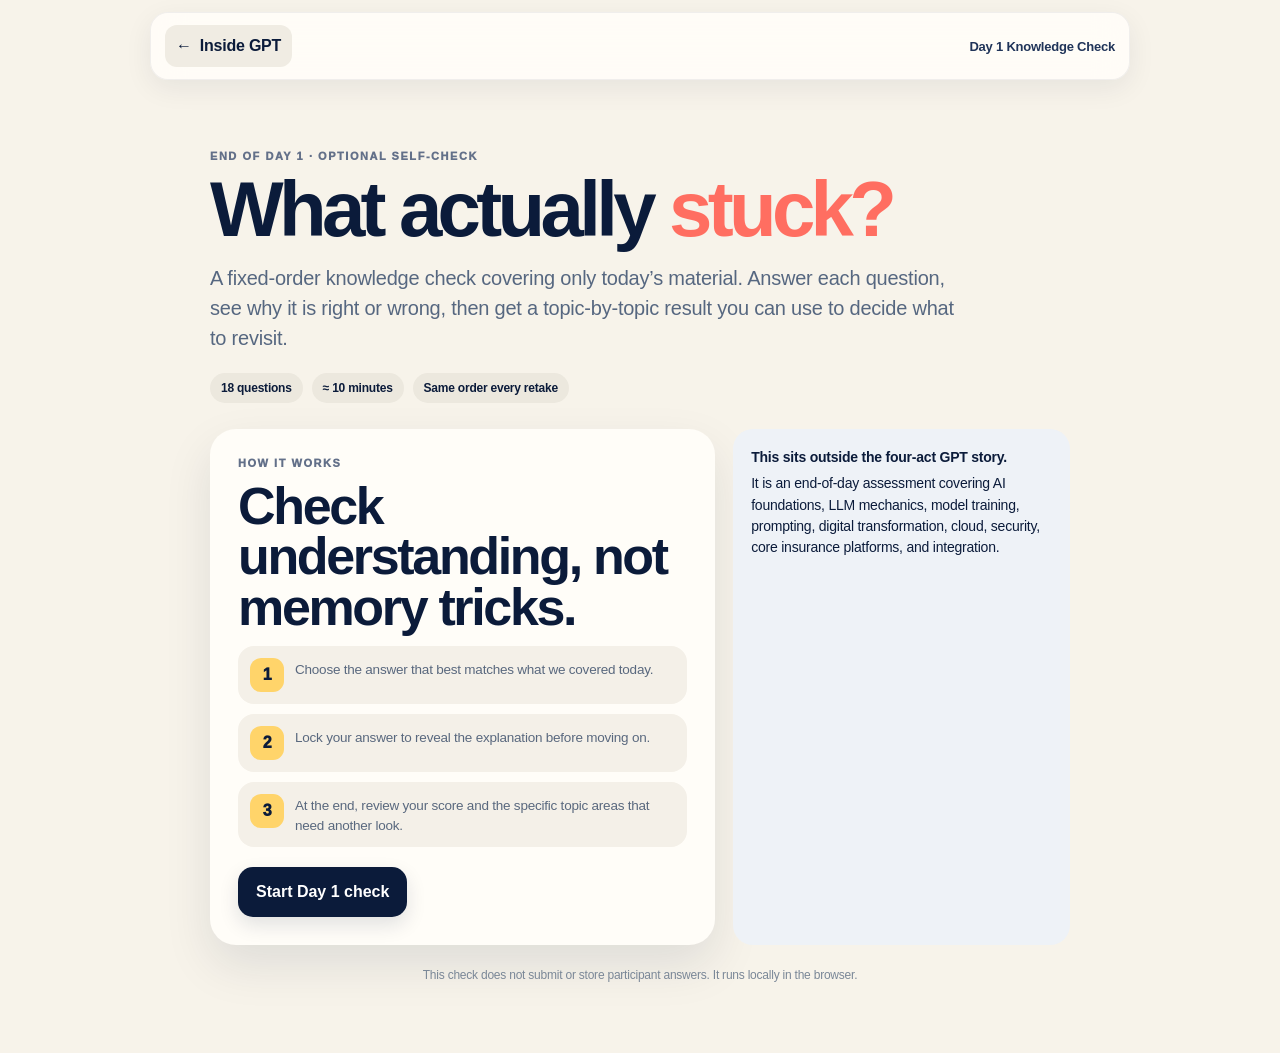
==== day1-check.html @ c3e57c68 "Add fixed-order Day 1 participant knowledge check" ====
<!doctype html>
<html lang="en">
<head>
<meta charset="utf-8">
<meta name="viewport" content="width=device-width,initial-scale=1,viewport-fit=cover">
<meta name="theme-color" content="#F7F3EA">
<title>Day 1 Knowledge Check | Inside GPT</title>
<style>
:root{
  --paper:#F7F3EA;--paper2:#FFFDF8;--ink:#0B1B3A;--ink2:#203459;--muted:#68748A;
  --blue:#246BFD;--coral:#FF6E61;--yellow:#FFD46A;--mint:#BFE9DB;--green:#2D8A5B;
  --red:#C94A43;--soft:#EEF2F7;--border:rgba(11,27,58,.11);
  --shadow:0 20px 48px rgba(11,27,58,.10);--r:26px;--max:860px;
}
*{box-sizing:border-box}
html{background:var(--paper);scroll-behavior:smooth;overflow-x:hidden}
body{margin:0;background:var(--paper);color:var(--ink);font-family:-apple-system,BlinkMacSystemFont,"SF Pro Display","SF Pro Text",Inter,Segoe UI,Arial,sans-serif;letter-spacing:-.014em;overflow-x:hidden;-webkit-text-size-adjust:100%;text-size-adjust:100%}
button,a{-webkit-tap-highlight-color:transparent}
button{font:inherit;color:inherit}
button,.answer-btn,.primary,.secondary,.back-link{-webkit-user-select:none;user-select:none;-webkit-touch-callout:none;touch-action:manipulation}
button:focus{outline:none}
button:focus-visible,a:focus-visible{outline:3px solid rgba(36,107,253,.42);outline-offset:3px}
a{color:inherit}
.shell{width:min(var(--max),calc(100% - 32px));margin:0 auto;min-width:0}
.topbar{width:min(980px,calc(100% - 24px));margin:12px auto 0;padding:12px 14px;display:flex;align-items:center;gap:10px;background:rgba(255,253,248,.92);border:1px solid rgba(11,27,58,.06);border-radius:18px;backdrop-filter:blur(16px);box-shadow:0 8px 28px rgba(11,27,58,.07)}
.back-link{text-decoration:none;display:inline-flex;align-items:center;gap:8px;font-weight:850;min-height:42px;padding:0 11px;border-radius:12px;background:#F0ECE3;white-space:nowrap}
.logo{width:32px;height:32px;border-radius:11px;background:var(--ink);position:relative;overflow:hidden;flex:0 0 32px}
.logo:before{content:"";position:absolute;width:20px;height:20px;border-radius:45% 55% 58% 42%;background:var(--coral);left:4px;top:4px;transform:rotate(-12deg)}
.logo:after{content:"";position:absolute;width:12px;height:12px;border-radius:50%;background:var(--yellow);right:3px;bottom:3px}
.top-title{margin-left:auto;font-size:13px;font-weight:900;color:var(--ink2);text-align:right}
main{padding:46px 0 56px}.hero{padding:24px 0 26px}.kicker{font-size:11px;font-weight:950;letter-spacing:.14em;text-transform:uppercase;color:#637089;margin-bottom:12px}
h1,h2,h3,p{margin-top:0}h1{font-size:clamp(48px,8vw,78px);line-height:.91;letter-spacing:-.06em;margin-bottom:18px}h2{font-size:clamp(34px,5.5vw,52px);line-height:.97;letter-spacing:-.045em;margin-bottom:14px}h3{font-size:22px;line-height:1.15;letter-spacing:-.025em}.lede{font-size:20px;line-height:1.5;color:#566780;max-width:760px}
.meta{display:flex;gap:9px;flex-wrap:wrap;margin:20px 0 0}.pill{display:inline-flex;align-items:center;gap:7px;padding:8px 11px;border-radius:999px;background:#ECE8DE;font-size:12px;font-weight:850}
.card{background:var(--paper2);border-radius:var(--r);box-shadow:var(--shadow);padding:28px;min-width:0;max-width:100%}.intro-grid{display:grid;grid-template-columns:1.2fr .8fr;gap:18px;align-items:stretch}.note{padding:18px;border-radius:20px;background:#EEF2F7;font-size:14px;line-height:1.52}.note b{display:block;margin-bottom:5px}.steps{display:grid;gap:10px}.step{display:grid;grid-template-columns:34px minmax(0,1fr);gap:11px;align-items:start;padding:12px;border-radius:16px;background:#F4F0E8}.step span{width:34px;height:34px;display:grid;place-items:center;border-radius:11px;background:var(--yellow);font-weight:950}.step p{margin:2px 0 0;color:#59687E;font-size:13.5px;line-height:1.45}
.primary,.secondary{border:0;border-radius:15px;min-height:50px;padding:13px 18px;font-weight:900;cursor:pointer;transition:transform .15s ease,box-shadow .15s ease,background .15s ease}.primary{background:var(--ink);color:#fff;box-shadow:0 8px 20px rgba(11,27,58,.12)}.secondary{background:#ECE8DE;color:var(--ink)}.primary:active,.secondary:active,.answer-btn:active{transform:scale(.985)}.actions{display:flex;gap:10px;flex-wrap:wrap;margin-top:20px}.hidden{display:none!important}
.quiz-wrap{display:grid;gap:18px}.progress-row{display:flex;gap:12px;align-items:center;justify-content:space-between}.progress-copy{font-weight:900;font-size:13px}.progress-track{height:8px;background:#E7E2D8;border-radius:999px;overflow:hidden;flex:1;max-width:420px}.progress-fill{height:100%;width:0;background:linear-gradient(90deg,var(--blue),var(--coral));border-radius:inherit;transition:width .25s ease}.topic{display:inline-flex;padding:7px 10px;border-radius:999px;background:#DDE7FF;color:#274C94;font-size:11px;font-weight:900;margin-bottom:15px}.question{font-size:clamp(26px,4vw,35px);line-height:1.13;letter-spacing:-.035em;margin-bottom:20px}.answers{display:grid;gap:10px}
.answer-btn{width:100%;border:1px solid rgba(11,27,58,.08);background:#F3EFE6;border-radius:17px;padding:15px 16px;min-height:54px;text-align:left;font-size:15px;line-height:1.42;font-weight:760;cursor:pointer;display:flex;gap:12px;align-items:flex-start;transition:background .15s ease,border-color .15s ease,transform .15s ease,box-shadow .15s ease}.answer-btn .letter{width:30px;height:30px;flex:0 0 30px;display:grid;place-items:center;border-radius:10px;background:#fff;font-size:12px;font-weight:950;box-shadow:0 4px 10px rgba(11,27,58,.06)}.answer-btn.selected{background:#DCE7FF;border-color:#93B6FF;box-shadow:0 0 0 2px rgba(36,107,253,.09)}.answer-btn.correct{background:#E3F2E9;border-color:#8BC5A4}.answer-btn.wrong{background:#FBE6E3;border-color:#E8A39E}.answer-btn[disabled]{cursor:default}.answer-btn[disabled]:not(.correct):not(.wrong){opacity:.66}
.feedback{margin-top:17px;padding:17px 18px;border-radius:18px;background:#EEF2F7;font-size:14.5px;line-height:1.52}.feedback.good{background:#E3F2E9}.feedback.bad{background:#FBE9E6}.feedback strong{display:block;margin-bottom:5px;font-size:15px}.quiz-actions{display:flex;gap:10px;justify-content:flex-end;margin-top:18px}.quiz-actions .primary,.quiz-actions .secondary{min-width:140px}.status{font-size:13px;color:var(--muted);min-height:20px}
.result-hero{display:grid;grid-template-columns:160px minmax(0,1fr);gap:20px;align-items:center}.score-ring{width:150px;height:150px;border-radius:50%;display:grid;place-items:center;background:conic-gradient(var(--blue) var(--score-deg),#E9E5DC 0);position:relative}.score-ring:after{content:"";position:absolute;inset:12px;border-radius:50%;background:var(--paper2)}.score-inner{position:relative;z-index:1;text-align:center}.score-inner b{display:block;font-size:38px;line-height:1;letter-spacing:-.05em}.score-inner span{font-size:12px;color:var(--muted);font-weight:800}.result-lede{font-size:18px;line-height:1.5;color:#576780;margin-bottom:0}.breakdown{display:grid;grid-template-columns:repeat(2,minmax(0,1fr));gap:10px;margin-top:22px}.break{padding:15px;border-radius:17px;background:#F3EFE6}.break-head{display:flex;justify-content:space-between;gap:10px;align-items:center;font-size:13px;font-weight:900;margin-bottom:8px}.break-track{height:7px;background:#E2DDD2;border-radius:999px;overflow:hidden}.break-track i{display:block;height:100%;background:var(--blue);border-radius:inherit}.review{margin-top:20px;padding:18px;border-radius:20px;background:#FFF1C7}.review h3{margin-bottom:8px}.review ul{margin:0;padding-left:20px;color:#4D5D74;line-height:1.55}.footer-note{text-align:center;color:#7A8797;font-size:12px;line-height:1.45;margin-top:22px}
@media(hover:hover) and (pointer:fine){.answer-btn:hover:not([disabled]){transform:translateY(-1px);border-color:#9EB7EC}.primary:hover,.secondary:hover{transform:translateY(-1px)}}
@media(max-width:720px){.shell{width:calc(100% - 28px)}.topbar{width:calc(100% - 14px);margin-top:7px;padding:8px 9px;border-radius:16px}.back-link{font-size:12px;padding:0 9px;min-height:40px}.top-title{font-size:11px}main{padding:28px 0 44px}.hero{padding:14px 0 20px}h1{font-size:clamp(43px,13vw,54px)}.lede{font-size:18px;line-height:1.47}.intro-grid{grid-template-columns:minmax(0,1fr)}.card{padding:19px;border-radius:22px}.progress-row{align-items:flex-start;flex-direction:column;gap:8px}.progress-track{width:100%;max-width:none}.question{font-size:27px}.answer-btn{font-size:15px;padding:14px;min-height:56px}.quiz-actions{justify-content:stretch;flex-direction:column}.quiz-actions .primary,.quiz-actions .secondary{width:100%}.result-hero{grid-template-columns:minmax(0,1fr);text-align:center}.score-ring{margin:0 auto}.breakdown{grid-template-columns:minmax(0,1fr)}.result-lede{font-size:17px}}
@media(max-width:380px){.shell{width:calc(100% - 24px)}.card{padding:16px}.question{font-size:25px}.answer-btn{padding:13px 12px}}
@media(prefers-reduced-motion:reduce){*{scroll-behavior:auto!important;transition:none!important}}
</style>
</head>
<body>
<header class="topbar"><a class="back-link" href="/" aria-label="Back to Inside GPT"><span aria-hidden="true">←</span> Inside GPT</a><div class="top-title">Day 1 Knowledge Check</div></header>
<main><div class="shell">
<section class="hero" id="introHero"><div class="kicker">End of Day 1 · Optional self-check</div><h1>What actually <span style="color:var(--coral)">stuck?</span></h1><p class="lede">A fixed-order knowledge check covering only today’s material. Answer each question, see why it is right or wrong, then get a topic-by-topic result you can use to decide what to revisit.</p><div class="meta"><span class="pill">18 questions</span><span class="pill">≈ 10 minutes</span><span class="pill">Same order every retake</span></div></section>
<section id="startScreen" class="intro-grid" aria-labelledby="startHeading"><div class="card"><div class="kicker">How it works</div><h2 id="startHeading">Check understanding, not memory tricks.</h2><div class="steps"><div class="step"><span>1</span><p>Choose the answer that best matches what we covered today.</p></div><div class="step"><span>2</span><p>Lock your answer to reveal the explanation before moving on.</p></div><div class="step"><span>3</span><p>At the end, review your score and the specific topic areas that need another look.</p></div></div><div class="actions"><button id="startBtn" type="button" class="primary">Start Day 1 check</button></div></div><aside class="note"><b>This sits outside the four-act GPT story.</b>It is an end-of-day assessment covering AI foundations, LLM mechanics, model training, prompting, digital transformation, cloud, security, core insurance platforms, and integration.</aside></section>
<section id="quizScreen" class="quiz-wrap hidden" aria-live="polite"><div class="progress-row"><div id="progressCopy" class="progress-copy">Question 1 of 18</div><div class="progress-track" aria-hidden="true"><div id="progressFill" class="progress-fill"></div></div></div><article class="card"><div id="topic" class="topic">AI foundations</div><h2 id="question" class="question"></h2><div id="answers" class="answers" role="group" aria-labelledby="question"></div><div id="feedback" class="feedback hidden" aria-live="polite"></div><div class="quiz-actions"><button id="checkBtn" type="button" class="primary" disabled>Check answer</button><button id="nextBtn" type="button" class="primary hidden">Next question</button></div><div id="status" class="status"></div></article></section>
<section id="resultScreen" class="card hidden" aria-live="polite"><div class="kicker">Day 1 result</div><div class="result-hero"><div id="scoreRing" class="score-ring" style="--score-deg:0deg"><div class="score-inner"><b id="scoreText">0/18</b><span id="scorePct">0%</span></div></div><div><h2 id="resultTitle">Your Day 1 picture</h2><p id="resultLead" class="result-lede"></p></div></div><div id="breakdown" class="breakdown"></div><div id="review" class="review"></div><div class="actions"><button id="retakeBtn" type="button" class="primary">Retake the same 18 questions</button><a class="secondary" href="/" style="text-decoration:none;display:inline-flex;align-items:center;justify-content:center">Back to Inside GPT</a></div></section>
<p class="footer-note">This check does not submit or store participant answers. It runs locally in the browser.</p>
</div></main>
<script>
(() => {
const questions=[
{topic:"AI foundations & safe use",q:"A claims system applies a fixed IF/THEN threshold to decide whether a case must be escalated. What kind of technology is doing the decision?",a:["A rules engine","A large language model","A neural network","An API"],c:0,e:"A fixed, explicit IF/THEN condition is rules-based logic. Automation can execute it, but the decision itself does not require an AI model."},
{topic:"AI foundations & safe use",q:"Which use of AI best matches the human-authority principle discussed today?",a:["Let the model approve or deny a disputed claim on its own","Ask the model to structure evidence, flag uncertainty, and identify what needs human review","Treat a confident answer as correct unless someone objects","Use AI only for customer-facing marketing"],c:1,e:"AI can support analysis, structure evidence, and surface uncertainty. High-impact insurance decisions still require the appropriate human authority and controls."},
{topic:"LLM mechanics",q:"Which statement best describes GPT?",a:["A database that retrieves the exact paragraph it memorized","A rules engine with millions of manually written IF/THEN statements","A transformer-based large language model trained to predict tokens from context","A workflow tool whose main job is moving data between systems"],c:2,e:"GPT is a transformer-based LLM. During generation it uses learned patterns and context to predict the next token, then repeats."},
{topic:"LLM mechanics",q:"Before an LLM can process the sentence ‘The bank approved the loan’, what happens first?",a:["The sentence is split into tokens","The model checks a live database","The model translates the sentence into a workflow diagram","The model asks a human to label every word"],c:0,e:"Text is tokenized first. Tokens are the chunks the model processes and predicts over; they are not always identical to whole words."},
{topic:"LLM mechanics",q:"What is the best plain-language description of an embedding?",a:["A security permission attached to a prompt","A numerical representation that places learned concepts and relationships into a vector space","A copy of the original sentence saved inside the model","A confidence score produced only at the final output"],c:1,e:"Embeddings turn tokens or other inputs into numerical vectors. The learned geometry helps the model represent relationships and context."},
{topic:"LLM mechanics",q:"When GPT uses attention while generating the next token, what is it doing?",a:["Assigning relevance to available context so some tokens influence the next prediction more than others","Checking whether the user is paying attention","Searching the internet by default","Updating all model weights before every response"],c:0,e:"Attention lets the model weigh contextual relationships. For causal language generation, the model uses the available prior context when predicting what comes next."},
{topic:"LLM mechanics",q:"How does a GPT-style model normally generate a response?",a:["It writes the entire paragraph in one single prediction","It selects a stored answer template and fills in names","It predicts one token, adds it to the context, then predicts the next","It first creates a database table containing every possible answer"],c:2,e:"Generation is autoregressive: predict a token, append it to the context, then predict again. A long response is built through many repeated forward passes."},
{topic:"Model lifecycle & training",q:"What is the clearest difference between training and inference?",a:["Training updates model parameters from learning signals; inference uses the learned parameters to generate outputs","Training happens only on phones; inference happens only in data centers","Training uses words; inference uses numbers","There is no meaningful difference"],c:0,e:"Training changes the model’s parameters. Inference is the use of those learned parameters to process a prompt and generate a response."},
{topic:"Model lifecycle & training",q:"Which sequence best reflects the model journey discussed today?",a:["Deployment → pre-training → tokenization → hardware purchase","Pre-training → post-training/alignment and evaluation → deployment","Prompt engineering → digitization → pre-training → API integration","Inference → labeling → attention → cloud migration"],c:1,e:"The course grouped learning and alignment before deployment: broad pre-training, then post-training/alignment and evaluation, then deployment into real-world use."},
{topic:"Prompting & output quality",q:"Which prompt is most likely to produce a useful first answer?",a:["‘Tell me about renewals.’","‘Be smart and give the best answer.’","A prompt that states the role, context, task, constraints, and expected output","A very long prompt with as much unrelated background as possible"],c:2,e:"Structured prompting reduces ambiguity. Role, context, task, constraints, and output expectations give the model a clearer job to perform."},
{topic:"Prompting & output quality",q:"You receive a useful answer, but one assumption is wrong and the output needs a different format. What is the best next move?",a:["Start a completely unrelated new chat every time","Use a targeted follow-up to correct the assumption and specify the format","Accept the first answer because follow-ups reduce accuracy","Ask the model to make the answer longer without explaining what is wrong"],c:1,e:"Prompting is conversational. Follow-up prompts are useful for correction, refinement, validation, and changing the output format without throwing away all context."},
{topic:"Prompting & output quality",q:"Why did the prompt-gap exercise matter?",a:["It showed that missing context, evidence, or constraints can materially change the quality of the answer","It proved longer prompts are always better","It showed AI can safely infer missing facts in regulated work","It proved one perfect prompt eliminates the need to evaluate outputs"],c:0,e:"The point was not length. It was information quality: missing context and constraints create room for weak assumptions, irrelevant output, or unsafe conclusions."},
{topic:"Digital transformation",q:"A company scans thousands of paper policy documents into searchable PDFs but leaves the underlying process unchanged. What is this primarily?",a:["Digitization","Digitalization","Enterprise transformation","AI post-training"],c:0,e:"Digitization converts analogue or physical information into digital form. It does not, by itself, redesign the process or operating model."},
{topic:"Digital transformation",q:"Which statement best captures digital transformation?",a:["Buying an AI tool is itself digital transformation","It is broader change to processes, systems, operating models and customer value, enabled by technology","It means replacing every legacy system with a cloud product","It is another word for scanning physical information"],c:1,e:"Transformation is an enterprise change, not a single technology purchase. AI can accelerate it, but value comes from how capabilities, processes, systems, governance and operating models change together."},
{topic:"Infrastructure, cloud & security",q:"Which statement about cloud strategy is most accurate?",a:["Public cloud is always the correct answer","Sovereign cloud automatically guarantees compliance","Cloud choices involve trade-offs such as residency, resilience, scalability, control and cost","Cloud architecture has no relationship to regulatory requirements"],c:2,e:"There is no one-size-fits-all cloud. Architecture can support residency and compliance controls, but it does not automatically guarantee compliance."},
{topic:"Infrastructure, cloud & security",q:"What does Zero Trust change about access?",a:["Anything inside the corporate network is trusted automatically","Access is continuously verified based on identity, context and policy rather than assumed from network location","Only customers need identity checks","Security is handled entirely by the cloud provider"],c:1,e:"Zero Trust is often summarized as ‘never trust, always verify.’ IAM, identity, context, policy and ongoing verification are core to controlled access."},
{topic:"Core insurance platforms",q:"Why do modern core insurance platforms emphasize modularity and configurable capabilities?",a:["To make product and process changes faster without rebuilding the entire enterprise stack","To remove the need for claims, billing and policy administration","To ensure every insurer uses the same products","To replace APIs with manual file transfers"],c:0,e:"Core platforms such as policy administration, claims, billing and pricing run critical transactions. Modularity and configurability can reduce the friction of launching or changing products."},
{topic:"Integration & connected insurer",q:"What is the strongest description of APIs and integration in a modern insurer?",a:["They are mainly visual design tools for customer apps","They connect capabilities and data across systems so journeys can span channels, core platforms, partners and services","They replace all security controls","They are another name for an LLM"],c:1,e:"APIs, microservices and integration platforms are connective tissue. They let separate systems participate in one journey and support open or embedded insurance without turning every system into one monolith."}
];
const categoryOrder=["AI foundations & safe use","LLM mechanics","Model lifecycle & training","Prompting & output quality","Digital transformation","Infrastructure, cloud & security","Core insurance platforms","Integration & connected insurer"];
const $=id=>document.getElementById(id);const startScreen=$("startScreen"),introHero=$("introHero"),quizScreen=$("quizScreen"),resultScreen=$("resultScreen"),startBtn=$("startBtn"),questionEl=$("question"),topicEl=$("topic"),answersEl=$("answers"),checkBtn=$("checkBtn"),nextBtn=$("nextBtn"),feedbackEl=$("feedback"),progressCopy=$("progressCopy"),progressFill=$("progressFill"),statusEl=$("status"),scoreRing=$("scoreRing"),scoreText=$("scoreText"),scorePct=$("scorePct"),resultTitle=$("resultTitle"),resultLead=$("resultLead"),breakdown=$("breakdown"),review=$("review"),retakeBtn=$("retakeBtn");
let index=0,selected=null,locked=false,score=0,categoryScores={};
function resetScores(){categoryScores={};categoryOrder.forEach(k=>categoryScores[k]={right:0,total:0});questions.forEach(q=>categoryScores[q.topic].total++)}
function renderQuestion(){const item=questions[index];selected=null;locked=false;topicEl.textContent=item.topic;questionEl.textContent=item.q;answersEl.innerHTML="";item.a.forEach((text,i)=>{const b=document.createElement("button");b.type="button";b.className="answer-btn";b.dataset.index=i;b.innerHTML='<span class="letter">'+String.fromCharCode(65+i)+'</span><span>'+text+'</span>';b.addEventListener("click",()=>{if(locked)return;selected=i;[...answersEl.children].forEach(x=>x.classList.remove("selected"));b.classList.add("selected");checkBtn.disabled=false;statusEl.textContent="Answer selected. Lock it when you are ready."});answersEl.appendChild(b)});progressCopy.textContent="Question "+(index+1)+" of "+questions.length;progressFill.style.width=(index/questions.length*100)+"%";feedbackEl.className="feedback hidden";feedbackEl.innerHTML="";statusEl.textContent="Choose one answer.";checkBtn.disabled=true;checkBtn.classList.remove("hidden");nextBtn.classList.add("hidden");nextBtn.textContent=index===questions.length-1?"See my result":"Next question";window.scrollTo({top:0,behavior:"smooth"})}
function checkAnswer(){if(selected===null||locked)return;locked=true;const item=questions[index],correct=selected===item.c;if(correct){score++;categoryScores[item.topic].right++}[...answersEl.children].forEach((b,i)=>{b.disabled=true;b.classList.remove("selected");if(i===item.c)b.classList.add("correct");if(i===selected&&i!==item.c)b.classList.add("wrong")});feedbackEl.className="feedback "+(correct?"good":"bad");feedbackEl.innerHTML="<strong>"+(correct?"Correct.":"Not quite.")+"</strong>"+item.e;statusEl.textContent=correct?"You got this one.":"Read the explanation before moving on.";checkBtn.classList.add("hidden");nextBtn.classList.remove("hidden");progressFill.style.width=((index+1)/questions.length*100)+"%";nextBtn.focus({preventScroll:true})}
function showResult(){quizScreen.classList.add("hidden");resultScreen.classList.remove("hidden");const pct=Math.round(score/questions.length*100);scoreText.textContent=score+"/"+questions.length;scorePct.textContent=pct+"%";scoreRing.style.setProperty("--score-deg",(pct*3.6)+"deg");if(pct>=85){resultTitle.textContent="Strong Day 1 foundation.";resultLead.textContent="You are carrying the main concepts forward. Use the breakdown below to spot any isolated weak areas before Day 2."}else if(pct>=70){resultTitle.textContent="Solid, with a few gaps.";resultLead.textContent="You have the structure. Review the weaker topic areas below so they do not become friction when tomorrow’s material builds on them."}else{resultTitle.textContent="Revisit the foundations.";resultLead.textContent="The course is cumulative. A short review of the weaker areas below will make the next layer much easier to absorb."}breakdown.innerHTML="";categoryOrder.forEach(k=>{const s=categoryScores[k],p=s.total?Math.round(s.right/s.total*100):0,el=document.createElement("div");el.className="break";el.innerHTML='<div class="break-head"><span>'+k+'</span><span>'+s.right+'/'+s.total+'</span></div><div class="break-track"><i style="width:'+p+'%"></i></div>';breakdown.appendChild(el)});const weak=categoryOrder.filter(k=>categoryScores[k].right<categoryScores[k].total);review.innerHTML="<h3>"+(weak.length?"Topics worth another look":"Nothing flagged for review")+"</h3>"+(weak.length?"<ul>"+weak.map(k=>"<li>"+k+"</li>").join("")+"</ul>":'<p style="margin:0;color:#4D5D74;line-height:1.5">You answered every question correctly. Retake it later if you want to test retention rather than immediate recall.</p>');window.scrollTo({top:0,behavior:"smooth"})}
function startQuiz(){index=0;score=0;resetScores();introHero.classList.add("hidden");startScreen.classList.add("hidden");resultScreen.classList.add("hidden");quizScreen.classList.remove("hidden");renderQuestion()}
startBtn.addEventListener("click",startQuiz);checkBtn.addEventListener("click",checkAnswer);nextBtn.addEventListener("click",()=>{if(!locked)return;if(index<questions.length-1){index++;renderQuestion()}else showResult()});retakeBtn.addEventListener("click",startQuiz);
})();
</script>
</body>
</html>
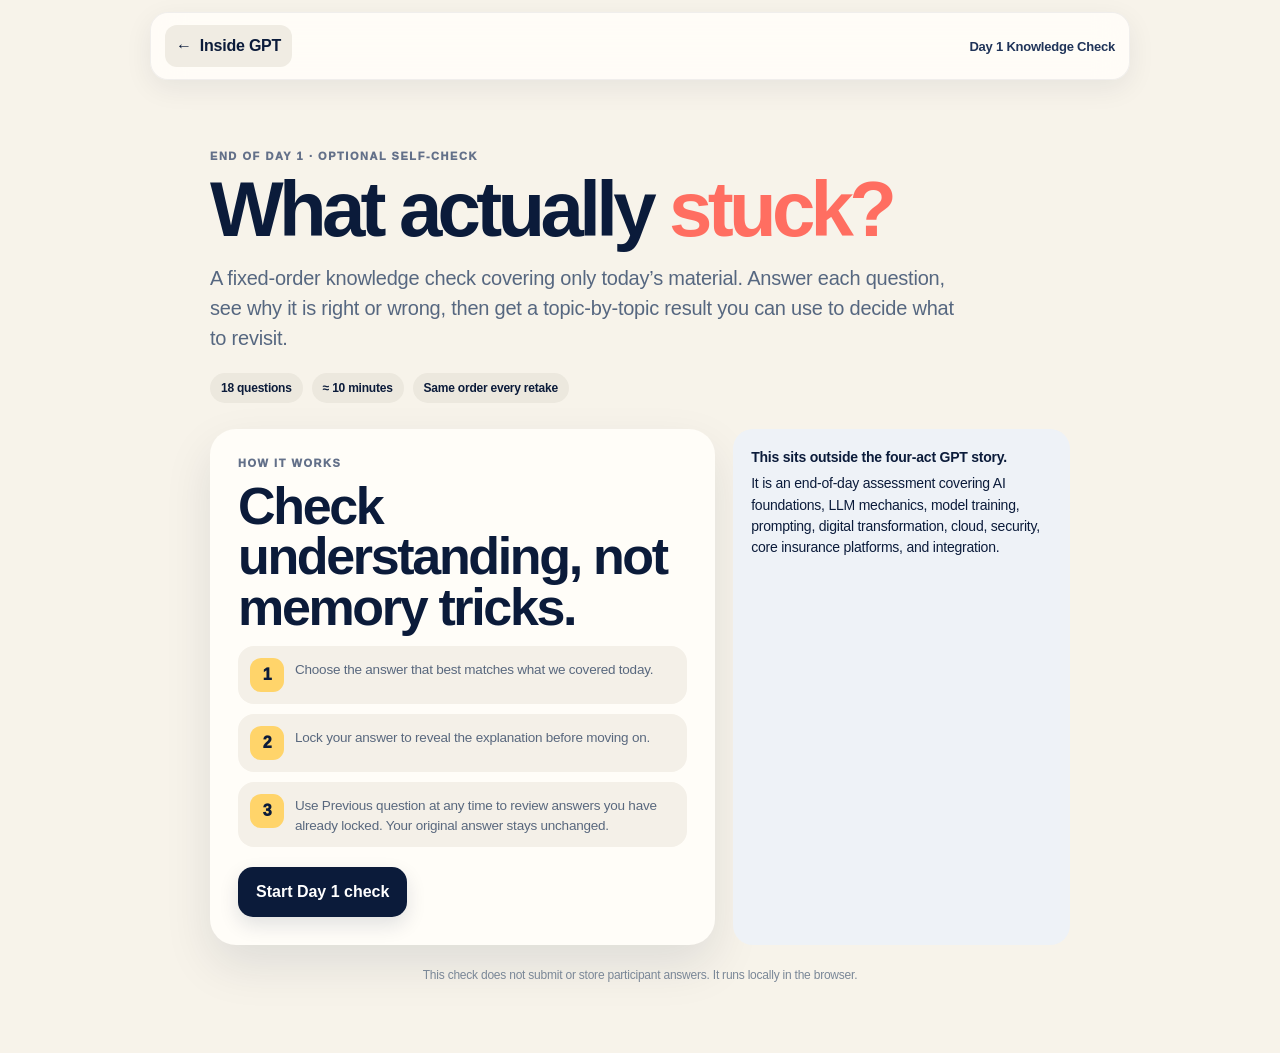
==== commit aeaba41d: "Add previous-question review navigation to Day 1 check" ====
--- a/day1-check.html
+++ b/day1-check.html
@@ -35,10 +35,10 @@
 .primary,.secondary{border:0;border-radius:15px;min-height:50px;padding:13px 18px;font-weight:900;cursor:pointer;transition:transform .15s ease,box-shadow .15s ease,background .15s ease}.primary{background:var(--ink);color:#fff;box-shadow:0 8px 20px rgba(11,27,58,.12)}.secondary{background:#ECE8DE;color:var(--ink)}.primary:active,.secondary:active,.answer-btn:active{transform:scale(.985)}.actions{display:flex;gap:10px;flex-wrap:wrap;margin-top:20px}.hidden{display:none!important}
 .quiz-wrap{display:grid;gap:18px}.progress-row{display:flex;gap:12px;align-items:center;justify-content:space-between}.progress-copy{font-weight:900;font-size:13px}.progress-track{height:8px;background:#E7E2D8;border-radius:999px;overflow:hidden;flex:1;max-width:420px}.progress-fill{height:100%;width:0;background:linear-gradient(90deg,var(--blue),var(--coral));border-radius:inherit;transition:width .25s ease}.topic{display:inline-flex;padding:7px 10px;border-radius:999px;background:#DDE7FF;color:#274C94;font-size:11px;font-weight:900;margin-bottom:15px}.question{font-size:clamp(26px,4vw,35px);line-height:1.13;letter-spacing:-.035em;margin-bottom:20px}.answers{display:grid;gap:10px}
 .answer-btn{width:100%;border:1px solid rgba(11,27,58,.08);background:#F3EFE6;border-radius:17px;padding:15px 16px;min-height:54px;text-align:left;font-size:15px;line-height:1.42;font-weight:760;cursor:pointer;display:flex;gap:12px;align-items:flex-start;transition:background .15s ease,border-color .15s ease,transform .15s ease,box-shadow .15s ease}.answer-btn .letter{width:30px;height:30px;flex:0 0 30px;display:grid;place-items:center;border-radius:10px;background:#fff;font-size:12px;font-weight:950;box-shadow:0 4px 10px rgba(11,27,58,.06)}.answer-btn.selected{background:#DCE7FF;border-color:#93B6FF;box-shadow:0 0 0 2px rgba(36,107,253,.09)}.answer-btn.correct{background:#E3F2E9;border-color:#8BC5A4}.answer-btn.wrong{background:#FBE6E3;border-color:#E8A39E}.answer-btn[disabled]{cursor:default}.answer-btn[disabled]:not(.correct):not(.wrong){opacity:.66}
-.feedback{margin-top:17px;padding:17px 18px;border-radius:18px;background:#EEF2F7;font-size:14.5px;line-height:1.52}.feedback.good{background:#E3F2E9}.feedback.bad{background:#FBE9E6}.feedback strong{display:block;margin-bottom:5px;font-size:15px}.quiz-actions{display:flex;gap:10px;justify-content:flex-end;margin-top:18px}.quiz-actions .primary,.quiz-actions .secondary{min-width:140px}.status{font-size:13px;color:var(--muted);min-height:20px}
+.feedback{margin-top:17px;padding:17px 18px;border-radius:18px;background:#EEF2F7;font-size:14.5px;line-height:1.52}.feedback.good{background:#E3F2E9}.feedback.bad{background:#FBE9E6}.feedback strong{display:block;margin-bottom:5px;font-size:15px}.quiz-actions{display:flex;gap:10px;align-items:center;justify-content:flex-end;margin-top:18px}.quiz-actions .primary,.quiz-actions .secondary{min-width:140px}.quiz-actions .back-review{margin-right:auto}.status{font-size:13px;color:var(--muted);min-height:20px}
 .result-hero{display:grid;grid-template-columns:160px minmax(0,1fr);gap:20px;align-items:center}.score-ring{width:150px;height:150px;border-radius:50%;display:grid;place-items:center;background:conic-gradient(var(--blue) var(--score-deg),#E9E5DC 0);position:relative}.score-ring:after{content:"";position:absolute;inset:12px;border-radius:50%;background:var(--paper2)}.score-inner{position:relative;z-index:1;text-align:center}.score-inner b{display:block;font-size:38px;line-height:1;letter-spacing:-.05em}.score-inner span{font-size:12px;color:var(--muted);font-weight:800}.result-lede{font-size:18px;line-height:1.5;color:#576780;margin-bottom:0}.breakdown{display:grid;grid-template-columns:repeat(2,minmax(0,1fr));gap:10px;margin-top:22px}.break{padding:15px;border-radius:17px;background:#F3EFE6}.break-head{display:flex;justify-content:space-between;gap:10px;align-items:center;font-size:13px;font-weight:900;margin-bottom:8px}.break-track{height:7px;background:#E2DDD2;border-radius:999px;overflow:hidden}.break-track i{display:block;height:100%;background:var(--blue);border-radius:inherit}.review{margin-top:20px;padding:18px;border-radius:20px;background:#FFF1C7}.review h3{margin-bottom:8px}.review ul{margin:0;padding-left:20px;color:#4D5D74;line-height:1.55}.footer-note{text-align:center;color:#7A8797;font-size:12px;line-height:1.45;margin-top:22px}
 @media(hover:hover) and (pointer:fine){.answer-btn:hover:not([disabled]){transform:translateY(-1px);border-color:#9EB7EC}.primary:hover,.secondary:hover{transform:translateY(-1px)}}
-@media(max-width:720px){.shell{width:calc(100% - 28px)}.topbar{width:calc(100% - 14px);margin-top:7px;padding:8px 9px;border-radius:16px}.back-link{font-size:12px;padding:0 9px;min-height:40px}.top-title{font-size:11px}main{padding:28px 0 44px}.hero{padding:14px 0 20px}h1{font-size:clamp(43px,13vw,54px)}.lede{font-size:18px;line-height:1.47}.intro-grid{grid-template-columns:minmax(0,1fr)}.card{padding:19px;border-radius:22px}.progress-row{align-items:flex-start;flex-direction:column;gap:8px}.progress-track{width:100%;max-width:none}.question{font-size:27px}.answer-btn{font-size:15px;padding:14px;min-height:56px}.quiz-actions{justify-content:stretch;flex-direction:column}.quiz-actions .primary,.quiz-actions .secondary{width:100%}.result-hero{grid-template-columns:minmax(0,1fr);text-align:center}.score-ring{margin:0 auto}.breakdown{grid-template-columns:minmax(0,1fr)}.result-lede{font-size:17px}}
+@media(max-width:720px){.shell{width:calc(100% - 28px)}.topbar{width:calc(100% - 14px);margin-top:7px;padding:8px 9px;border-radius:16px}.back-link{font-size:12px;padding:0 9px;min-height:40px}.top-title{font-size:11px}main{padding:28px 0 44px}.hero{padding:14px 0 20px}h1{font-size:clamp(43px,13vw,54px)}.lede{font-size:18px;line-height:1.47}.intro-grid{grid-template-columns:minmax(0,1fr)}.card{padding:19px;border-radius:22px}.progress-row{align-items:flex-start;flex-direction:column;gap:8px}.progress-track{width:100%;max-width:none}.question{font-size:27px}.answer-btn{font-size:15px;padding:14px;min-height:56px}.quiz-actions{justify-content:stretch;flex-direction:column}.quiz-actions .primary,.quiz-actions .secondary{width:100%}.quiz-actions .back-review{margin-right:0}.result-hero{grid-template-columns:minmax(0,1fr);text-align:center}.score-ring{margin:0 auto}.breakdown{grid-template-columns:minmax(0,1fr)}.result-lede{font-size:17px}}
 @media(max-width:380px){.shell{width:calc(100% - 24px)}.card{padding:16px}.question{font-size:25px}.answer-btn{padding:13px 12px}}
 @media(prefers-reduced-motion:reduce){*{scroll-behavior:auto!important;transition:none!important}}
 </style>
@@ -47,8 +47,8 @@
 <header class="topbar"><a class="back-link" href="/" aria-label="Back to Inside GPT"><span aria-hidden="true">←</span> Inside GPT</a><div class="top-title">Day 1 Knowledge Check</div></header>
 <main><div class="shell">
 <section class="hero" id="introHero"><div class="kicker">End of Day 1 · Optional self-check</div><h1>What actually <span style="color:var(--coral)">stuck?</span></h1><p class="lede">A fixed-order knowledge check covering only today’s material. Answer each question, see why it is right or wrong, then get a topic-by-topic result you can use to decide what to revisit.</p><div class="meta"><span class="pill">18 questions</span><span class="pill">≈ 10 minutes</span><span class="pill">Same order every retake</span></div></section>
-<section id="startScreen" class="intro-grid" aria-labelledby="startHeading"><div class="card"><div class="kicker">How it works</div><h2 id="startHeading">Check understanding, not memory tricks.</h2><div class="steps"><div class="step"><span>1</span><p>Choose the answer that best matches what we covered today.</p></div><div class="step"><span>2</span><p>Lock your answer to reveal the explanation before moving on.</p></div><div class="step"><span>3</span><p>At the end, review your score and the specific topic areas that need another look.</p></div></div><div class="actions"><button id="startBtn" type="button" class="primary">Start Day 1 check</button></div></div><aside class="note"><b>This sits outside the four-act GPT story.</b>It is an end-of-day assessment covering AI foundations, LLM mechanics, model training, prompting, digital transformation, cloud, security, core insurance platforms, and integration.</aside></section>
-<section id="quizScreen" class="quiz-wrap hidden" aria-live="polite"><div class="progress-row"><div id="progressCopy" class="progress-copy">Question 1 of 18</div><div class="progress-track" aria-hidden="true"><div id="progressFill" class="progress-fill"></div></div></div><article class="card"><div id="topic" class="topic">AI foundations</div><h2 id="question" class="question"></h2><div id="answers" class="answers" role="group" aria-labelledby="question"></div><div id="feedback" class="feedback hidden" aria-live="polite"></div><div class="quiz-actions"><button id="checkBtn" type="button" class="primary" disabled>Check answer</button><button id="nextBtn" type="button" class="primary hidden">Next question</button></div><div id="status" class="status"></div></article></section>
+<section id="startScreen" class="intro-grid" aria-labelledby="startHeading"><div class="card"><div class="kicker">How it works</div><h2 id="startHeading">Check understanding, not memory tricks.</h2><div class="steps"><div class="step"><span>1</span><p>Choose the answer that best matches what we covered today.</p></div><div class="step"><span>2</span><p>Lock your answer to reveal the explanation before moving on.</p></div><div class="step"><span>3</span><p>Use Previous question at any time to review answers you have already locked. Your original answer stays unchanged.</p></div></div><div class="actions"><button id="startBtn" type="button" class="primary">Start Day 1 check</button></div></div><aside class="note"><b>This sits outside the four-act GPT story.</b>It is an end-of-day assessment covering AI foundations, LLM mechanics, model training, prompting, digital transformation, cloud, security, core insurance platforms, and integration.</aside></section>
+<section id="quizScreen" class="quiz-wrap hidden" aria-live="polite"><div class="progress-row"><div id="progressCopy" class="progress-copy">Question 1 of 18</div><div class="progress-track" aria-hidden="true"><div id="progressFill" class="progress-fill"></div></div></div><article class="card"><div id="topic" class="topic">AI foundations</div><h2 id="question" class="question"></h2><div id="answers" class="answers" role="group" aria-labelledby="question"></div><div id="feedback" class="feedback hidden" aria-live="polite"></div><div class="quiz-actions"><button id="backBtn" type="button" class="secondary back-review hidden">← Previous question</button><button id="checkBtn" type="button" class="primary" disabled>Check answer</button><button id="nextBtn" type="button" class="primary hidden">Next question</button></div><div id="status" class="status"></div></article></section>
 <section id="resultScreen" class="card hidden" aria-live="polite"><div class="kicker">Day 1 result</div><div class="result-hero"><div id="scoreRing" class="score-ring" style="--score-deg:0deg"><div class="score-inner"><b id="scoreText">0/18</b><span id="scorePct">0%</span></div></div><div><h2 id="resultTitle">Your Day 1 picture</h2><p id="resultLead" class="result-lede"></p></div></div><div id="breakdown" class="breakdown"></div><div id="review" class="review"></div><div class="actions"><button id="retakeBtn" type="button" class="primary">Retake the same 18 questions</button><a class="secondary" href="/" style="text-decoration:none;display:inline-flex;align-items:center;justify-content:center">Back to Inside GPT</a></div></section>
 <p class="footer-note">This check does not submit or store participant answers. It runs locally in the browser.</p>
 </div></main>
@@ -75,14 +75,36 @@
 {topic:"Integration & connected insurer",q:"What is the strongest description of APIs and integration in a modern insurer?",a:["They are mainly visual design tools for customer apps","They connect capabilities and data across systems so journeys can span channels, core platforms, partners and services","They replace all security controls","They are another name for an LLM"],c:1,e:"APIs, microservices and integration platforms are connective tissue. They let separate systems participate in one journey and support open or embedded insurance without turning every system into one monolith."}
 ];
 const categoryOrder=["AI foundations & safe use","LLM mechanics","Model lifecycle & training","Prompting & output quality","Digital transformation","Infrastructure, cloud & security","Core insurance platforms","Integration & connected insurer"];
-const $=id=>document.getElementById(id);const startScreen=$("startScreen"),introHero=$("introHero"),quizScreen=$("quizScreen"),resultScreen=$("resultScreen"),startBtn=$("startBtn"),questionEl=$("question"),topicEl=$("topic"),answersEl=$("answers"),checkBtn=$("checkBtn"),nextBtn=$("nextBtn"),feedbackEl=$("feedback"),progressCopy=$("progressCopy"),progressFill=$("progressFill"),statusEl=$("status"),scoreRing=$("scoreRing"),scoreText=$("scoreText"),scorePct=$("scorePct"),resultTitle=$("resultTitle"),resultLead=$("resultLead"),breakdown=$("breakdown"),review=$("review"),retakeBtn=$("retakeBtn");
-let index=0,selected=null,locked=false,score=0,categoryScores={};
+const $=id=>document.getElementById(id);
+const startScreen=$("startScreen"),introHero=$("introHero"),quizScreen=$("quizScreen"),resultScreen=$("resultScreen"),startBtn=$("startBtn"),questionEl=$("question"),topicEl=$("topic"),answersEl=$("answers"),backBtn=$("backBtn"),checkBtn=$("checkBtn"),nextBtn=$("nextBtn"),feedbackEl=$("feedback"),progressCopy=$("progressCopy"),progressFill=$("progressFill"),statusEl=$("status"),scoreRing=$("scoreRing"),scoreText=$("scoreText"),scorePct=$("scorePct"),resultTitle=$("resultTitle"),resultLead=$("resultLead"),breakdown=$("breakdown"),review=$("review"),retakeBtn=$("retakeBtn");
+let index=0,score=0,categoryScores={},responses=[];
 function resetScores(){categoryScores={};categoryOrder.forEach(k=>categoryScores[k]={right:0,total:0});questions.forEach(q=>categoryScores[q.topic].total++)}
-function renderQuestion(){const item=questions[index];selected=null;locked=false;topicEl.textContent=item.topic;questionEl.textContent=item.q;answersEl.innerHTML="";item.a.forEach((text,i)=>{const b=document.createElement("button");b.type="button";b.className="answer-btn";b.dataset.index=i;b.innerHTML='<span class="letter">'+String.fromCharCode(65+i)+'</span><span>'+text+'</span>';b.addEventListener("click",()=>{if(locked)return;selected=i;[...answersEl.children].forEach(x=>x.classList.remove("selected"));b.classList.add("selected");checkBtn.disabled=false;statusEl.textContent="Answer selected. Lock it when you are ready."});answersEl.appendChild(b)});progressCopy.textContent="Question "+(index+1)+" of "+questions.length;progressFill.style.width=(index/questions.length*100)+"%";feedbackEl.className="feedback hidden";feedbackEl.innerHTML="";statusEl.textContent="Choose one answer.";checkBtn.disabled=true;checkBtn.classList.remove("hidden");nextBtn.classList.add("hidden");nextBtn.textContent=index===questions.length-1?"See my result":"Next question";window.scrollTo({top:0,behavior:"smooth"})}
-function checkAnswer(){if(selected===null||locked)return;locked=true;const item=questions[index],correct=selected===item.c;if(correct){score++;categoryScores[item.topic].right++}[...answersEl.children].forEach((b,i)=>{b.disabled=true;b.classList.remove("selected");if(i===item.c)b.classList.add("correct");if(i===selected&&i!==item.c)b.classList.add("wrong")});feedbackEl.className="feedback "+(correct?"good":"bad");feedbackEl.innerHTML="<strong>"+(correct?"Correct.":"Not quite.")+"</strong>"+item.e;statusEl.textContent=correct?"You got this one.":"Read the explanation before moving on.";checkBtn.classList.add("hidden");nextBtn.classList.remove("hidden");progressFill.style.width=((index+1)/questions.length*100)+"%";nextBtn.focus({preventScroll:true})}
+function resetResponses(){responses=questions.map(()=>({selected:null,locked:false,correct:false}))}
+function answeredCount(){return responses.reduce((n,r)=>n+(r.locked?1:0),0)}
+function furthestAnswered(){let max=-1;responses.forEach((r,i)=>{if(r.locked)max=i});return max}
+function renderQuestion(scroll=true){
+  const item=questions[index],r=responses[index],furthest=furthestAnswered(),reviewing=r.locked&&index<furthest;
+  topicEl.textContent=item.topic;questionEl.textContent=item.q;answersEl.innerHTML="";
+  item.a.forEach((text,i)=>{const b=document.createElement("button");b.type="button";b.className="answer-btn";b.dataset.index=i;b.innerHTML='<span class="letter">'+String.fromCharCode(65+i)+'</span><span>'+text+'</span>';
+    if(r.locked){b.disabled=true;if(i===item.c)b.classList.add("correct");if(i===r.selected&&i!==item.c)b.classList.add("wrong")}
+    else if(i===r.selected)b.classList.add("selected");
+    b.addEventListener("click",()=>{if(r.locked)return;r.selected=i;[...answersEl.children].forEach(x=>x.classList.remove("selected"));b.classList.add("selected");checkBtn.disabled=false;statusEl.textContent="Answer selected. Lock it when you are ready."});answersEl.appendChild(b)});
+  progressCopy.textContent="Question "+(index+1)+" of "+questions.length+(reviewing?" · Reviewing":"");progressFill.style.width=(answeredCount()/questions.length*100)+"%";
+  backBtn.classList.toggle("hidden",index===0||!responses[index-1].locked);
+  if(r.locked){const correct=r.correct;feedbackEl.className="feedback "+(correct?"good":"bad");feedbackEl.innerHTML="<strong>"+(correct?"Correct.":"Not quite.")+"</strong>"+item.e;checkBtn.classList.add("hidden");nextBtn.classList.remove("hidden");
+    if(index===questions.length-1)nextBtn.textContent="See my result";else if(responses[index+1].locked)nextBtn.textContent="Next question";else nextBtn.textContent="Continue to question "+(index+2);
+    statusEl.textContent=reviewing?"Reviewing your locked answer. Your original selection cannot be changed.":(correct?"You got this one.":"Read the explanation before moving on.");
+  }else{feedbackEl.className="feedback hidden";feedbackEl.innerHTML="";checkBtn.classList.remove("hidden");checkBtn.disabled=r.selected===null;nextBtn.classList.add("hidden");statusEl.textContent=r.selected===null?"Choose one answer.":"Answer selected. Lock it when you are ready."}
+  if(scroll)window.scrollTo({top:0,behavior:"smooth"});
+}
+function checkAnswer(){const r=responses[index];if(r.selected===null||r.locked)return;const item=questions[index];r.locked=true;r.correct=r.selected===item.c;if(r.correct){score++;categoryScores[item.topic].right++}renderQuestion(false);nextBtn.focus({preventScroll:true})}
 function showResult(){quizScreen.classList.add("hidden");resultScreen.classList.remove("hidden");const pct=Math.round(score/questions.length*100);scoreText.textContent=score+"/"+questions.length;scorePct.textContent=pct+"%";scoreRing.style.setProperty("--score-deg",(pct*3.6)+"deg");if(pct>=85){resultTitle.textContent="Strong Day 1 foundation.";resultLead.textContent="You are carrying the main concepts forward. Use the breakdown below to spot any isolated weak areas before Day 2."}else if(pct>=70){resultTitle.textContent="Solid, with a few gaps.";resultLead.textContent="You have the structure. Review the weaker topic areas below so they do not become friction when tomorrow’s material builds on them."}else{resultTitle.textContent="Revisit the foundations.";resultLead.textContent="The course is cumulative. A short review of the weaker areas below will make the next layer much easier to absorb."}breakdown.innerHTML="";categoryOrder.forEach(k=>{const s=categoryScores[k],p=s.total?Math.round(s.right/s.total*100):0,el=document.createElement("div");el.className="break";el.innerHTML='<div class="break-head"><span>'+k+'</span><span>'+s.right+'/'+s.total+'</span></div><div class="break-track"><i style="width:'+p+'%"></i></div>';breakdown.appendChild(el)});const weak=categoryOrder.filter(k=>categoryScores[k].right<categoryScores[k].total);review.innerHTML="<h3>"+(weak.length?"Topics worth another look":"Nothing flagged for review")+"</h3>"+(weak.length?"<ul>"+weak.map(k=>"<li>"+k+"</li>").join("")+"</ul>":'<p style="margin:0;color:#4D5D74;line-height:1.5">You answered every question correctly. Retake it later if you want to test retention rather than immediate recall.</p>');window.scrollTo({top:0,behavior:"smooth"})}
-function startQuiz(){index=0;score=0;resetScores();introHero.classList.add("hidden");startScreen.classList.add("hidden");resultScreen.classList.add("hidden");quizScreen.classList.remove("hidden");renderQuestion()}
-startBtn.addEventListener("click",startQuiz);checkBtn.addEventListener("click",checkAnswer);nextBtn.addEventListener("click",()=>{if(!locked)return;if(index<questions.length-1){index++;renderQuestion()}else showResult()});retakeBtn.addEventListener("click",startQuiz);
+function startQuiz(){index=0;score=0;resetScores();resetResponses();introHero.classList.add("hidden");startScreen.classList.add("hidden");resultScreen.classList.add("hidden");quizScreen.classList.remove("hidden");renderQuestion()}
+startBtn.addEventListener("click",startQuiz);
+checkBtn.addEventListener("click",checkAnswer);
+backBtn.addEventListener("click",()=>{if(index>0&&responses[index-1].locked){index--;renderQuestion()}});
+nextBtn.addEventListener("click",()=>{if(!responses[index].locked)return;if(index<questions.length-1){index++;renderQuestion()}else showResult()});
+retakeBtn.addEventListener("click",startQuiz);
 })();
 </script>
 </body>
